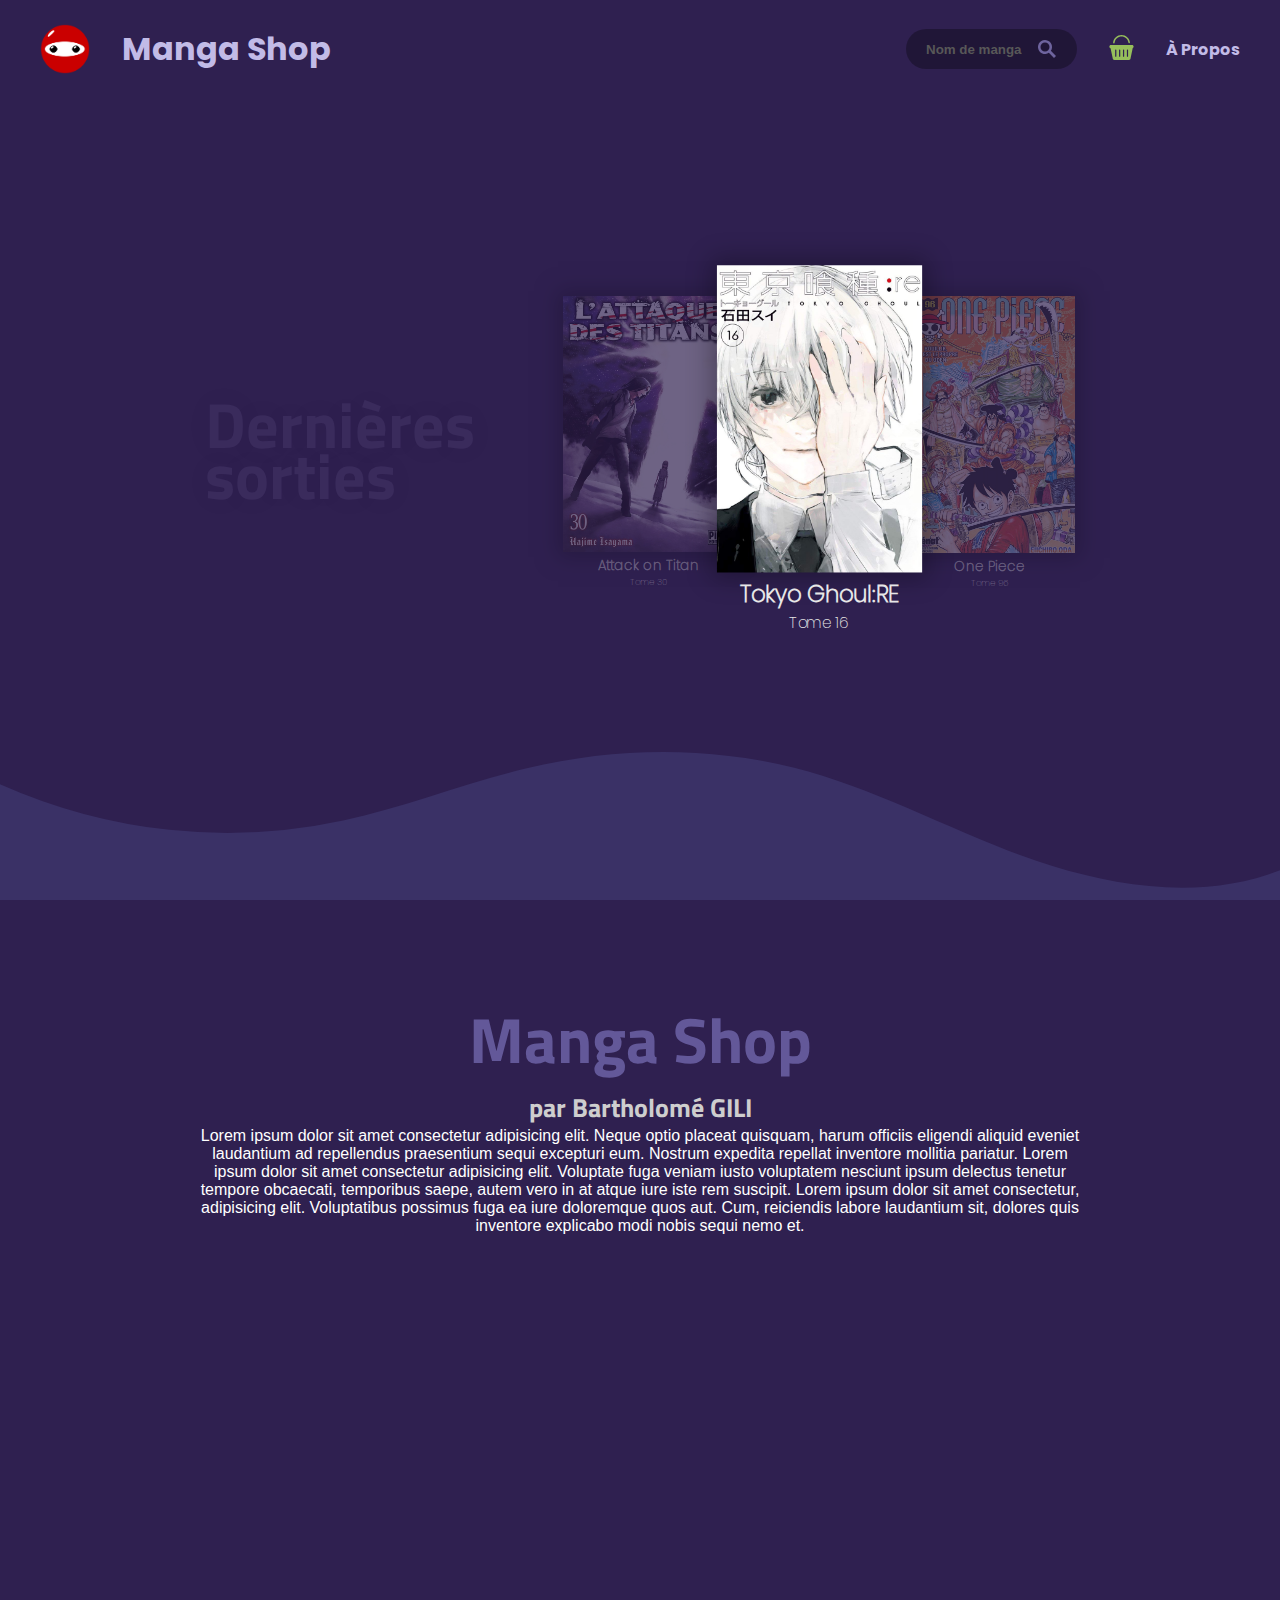
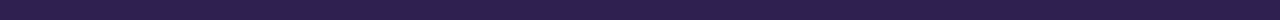
==== index.html @ 91b6a45b "header navbar update" ====
<!DOCTYPE html>
<head>
    <meta charset="UTF-8">
    <meta name="viewport" content="width=device-width, initial-scale=1.0">
    <link rel="stylesheet" href="./view/styles/main.css" class="css">
    <link rel="stylesheet" href="./view/styles/index.css" class="css">
    <link rel="stylesheet" href="./view/styles/reset.css" class="css">
    <link rel="stylesheet" href="./view/styles/responsive.css" class="css">
    <title>Document</title>
</head>
<body>
    
    <header>
        <div class="left">
            <img src="./view/assets/logo.png" alt="logo">
            <a href="#"><h1>Manga Shop</h1></a>
        </div>
        <div class="right">
            <form action="./view/pages/recherche.html">
                <input type="text" placeholder="Nom de manga">
                <label> <!-- explication pour la balise label -> https://stackoverflow.com/questions/13649872/can-i-make-an-svg-image-button -->
                    <input type="submit" value="">
                    <svg xmlns="http://www.w3.org/2000/svg" width="20" height="20" viewBox="0 0 20 20">
                        <path d="M19 17l-5.15-5.15a7 7 0 1 0-2 2L17 19zM3.5 8A4.5 4.5 0 1 1 8 12.5 4.5 4.5 0 0 1 3.5 8z"/>
                    </svg>
                </label>
            </form>
            <span class="separator"></span>
            <a href="view/pages/panier.html"><img src="view/assets/shopping_chart.svg" alt=""></a>
            <span class="separator"></span>
            <a class="nav-about" href="#about">À Propos</a>
        </div>
    </header>

    <section class="banner">
        <h1>Dernières sorties</h1>
        <div class="last-releases">
            <ul>
                <li>
                    <img src="./view/assets/tomes/shingeki_no_kyojin/30.png" alt="cover tome 30 shingeki no koyjin">
                    <div class="text">
                        <h2>Attack on Titan</h2>
                        <p>Tome 30</p>
                    </div>
                </li>
                <li id="selected">
                    <img src="./view/assets/tomes/tokyo_ghoul_re/16_homepage.png" alt="cover tome 16 tokyo ghoul:re">
                    <div class="text">
                        <h2>Tokyo Ghoul:RE</h2>
                        <p>Tome 16</p>
                    </div>
                </li>
                <li>
                    <img src="./view/assets/tomes/one_piece/96.png" alt="cover tome 96 one piece">
                    <div class="text">
                        <h2>One Piece</h2>
                        <p>Tome 96</p>
                    </div>
                </li>
            </ul>
        </div>
    </section>

    <section class="about" id="about">
        <h1>Manga Shop</h1>
        <h2>par Bartholomé GILI</h2>
        <p>Lorem ipsum dolor sit amet consectetur adipisicing elit. Neque optio placeat quisquam, harum officiis eligendi aliquid eveniet laudantium ad repellendus praesentium sequi excepturi eum. Nostrum expedita repellat inventore mollitia pariatur.
            Lorem ipsum dolor sit amet consectetur adipisicing elit. Voluptate fuga veniam iusto voluptatem nesciunt ipsum delectus tenetur tempore obcaecati, temporibus saepe, autem vero in at atque iure iste rem suscipit.
            Lorem ipsum dolor sit amet consectetur, adipisicing elit. Voluptatibus possimus fuga ea iure doloremque quos aut. Cum, reiciendis labore laudantium sit, dolores quis inventore explicabo modi nobis sequi nemo et.
        </p>

    </section>

    <!-- Généré sur https://www.shapedivider.app -->
    <div class="custom-shape-divider">
        <svg
            data-name="Layer 1"
            xmlns="http://www.w3.org/2000/svg"
            viewBox="0 0 1200 120"
            preserveAspectRatio="none">
            <path
                d="M985.66,92.83C906.67,72,823.78,31,743.84,14.19c-82.26-17.34-168.06-16.33-250.45.39-57.84,11.73-114,31.07-172,41.86A600.21,600.21,0,0,1,0,27.35V120H1200V95.8C1132.19,118.92,1055.71,111.31,985.66,92.83Z"
                class="shape-fill"
            ></path>
        </svg>
    </div>



</body>
</html>
---- view/styles/main.css ----
/* ============================================================================================================= 
                                                GLOBAL
   ============================================================================================================= */

@import url("https://fonts.googleapis.com/css2?family=Montserrat&family=Titillium+Web:wght@400;700&display=swap");
@font-face { font-family: "Poppins"; src: url("../assets/Poppins-Bold.ttf") format("truetype"); }
@font-face { font-family: "PoppinsExtraLight"; src: url("../assets/Poppins-ExtraLight.ttf") format("truetype"); }

html {
    scroll-behavior: smooth;
}

body {

    background-color: rgb(47, 32, 80);
    display: flex;
    justify-content: center;
    flex-direction: column;

    font-family: Monterrat, sans-serif;
}


/* ============================================================================================================= 
                                                HEADER
   ============================================================================================================= */

/* Header général */

header {

    position: fixed;
    top: 0;
    left: 0;
    right: 0;
    z-index: 10;
    display: flex;
    align-items: center;
    justify-content: space-between;
    padding: 1.5rem 2.5rem;
    background: rgb(47, 32, 80);
}


/* Partie gauche du header */


header .left {

    display: flex;
    align-items: center;
}

header .left img { width: 50px; }

header .left h1 {

    padding: 0 1em;
    font-size: 2rem;
    color: #c2bbe7;
    font-family: "Poppins";
    transition: 0.3s ease-in-out;
}

header .left h1:hover { color: white; }


/* Partie droite du header */


header .right {

    display: flex;
    justify-content: center;
    align-items: center;
}

header .right .separator {

    padding: 1rem 0px;
    margin: 0 1rem;
    height: 30%;
    background: #3A2B5C;
    border-radius: 20px;
}

header .right form {

    display: flex;
    align-self: center;
    justify-content: space-between;

    background: rgba(0,0,0,0.3);
    border-radius: 20px;
    padding: clamp(6px, 1vw, 10px) 20px;
    
}

header .right form label {

    display: flex;
    align-items: center;
}

header .right form input[type="text"] {

    background: transparent;
    outline: none;
    border: none;
    width: 6rem;

    color: white;

    transition: width 0.6s ease-in-out;
}

header .right form input[type="text"]:hover,
header .right form input[type="text"]:focus {

    width: 15rem;
}

header .right form input[type="text"]::placeholder {

    color: #585858;
    font-weight: bolder;
}

header .right form input[type="submit"] { display: none; }

header .right form svg {

    width: 20px;
    height: 20px;
    margin-left: 15px;
    fill: #6e649e;
    cursor: pointer;
    transition: 0.3s ease-in-out;
}

header .right form svg:hover { fill: white; }

header .right img { 
    width: 25px;
    transition: transform 0.3s ease-in-out;
}

header .right img:hover { transform: scale(1.2); }

header .right .nav-about {

    color: #c2bbe7;
    font-family: "Poppins";
    transition: color 0.3s ease-in-out;
}

header .right .nav-about:hover { color: white; }

/* ============================================================================================================= 
                                            RESPONSIVE
   ============================================================================================================= */

@media (max-width: 560px) {

    header .right form input[type="text"]:hover,
    header .right form input[type="text"]:focus {
        width: 10rem;
    }

    header .right img {
        margin-top: 0.7rem;
        margin-left: -0.5rem;
    }
}

/* ============================================================================================================= 
                                            SCROLLBAR
   ============================================================================================================= */

*::-webkit-scrollbar {
    background-color: rgba(255, 255, 255, 0); 
    width: 0.4em;
}
*::-webkit-scrollbar-thumb {
    background-color: #9c5dcc;
    outline: 1px solid rgb(176, 64, 249);
    border-radius: 15px;
    width: 4px;  
}
::-webkit-scrollbar-track {background-color: #05070e;}
---- view/styles/index.css ----
/* ============================================================================================================= 
                                                GLOBAL
   ============================================================================================================= */

::-webkit-scrollbar {
    display: none;
}

/* ============================================================================================================= 
                                            BANNER
   ============================================================================================================= */

.banner {


    height: 100vh;
    display: flex;

    justify-content: center;
    align-items: center;
}

.banner h1,
.banner .last-releases {

    margin: 3%;
}

.banner h1 {

    font-family: "Titillium Web", sans-serif;
    font-size: clamp(30px, 5vw, 200px);
    font-weight: 700;
    line-height: clamp(2.5rem, 4vw, 5rem);
    color: #3a2b5c;

    width: 22%;

    text-shadow: 0px 0px 30px rgba(0,0,0,0.05);

}

/* Promotions */

.last-releases {



    display: flex;
    justify-content: center;
    align-items: center;
}

.last-releases ul {

    /*margin-top: -30vh;*/
    width: clamp(500px, 40vw, 1500px);
    display: flex;
}

.last-releases li { width: 100%; }

.last-releases li img {

    width: 100%;
    opacity: 0.3;
    z-index: -1;
    box-shadow: 0 0 20px 5px rgba(0,0,0,0.6);
}

.last-releases li#selected img { 
    opacity: 1; 
    box-shadow: 0 0 20px 5px rgba(0,0,0,0.3);
}

.last-releases li:not(#selected) .text {
    font-size: 0.7vw;
}

.last-releases li#selected {
    z-index: 1;
    transform: scale(1.2);
}

.last-releases li#selected .text { 
    font-size: clamp(0.5rem, 1vw, 4rem);
    color: rgb(231, 231, 231); 
}

.last-releases .text {
    text-align: center;
    color: rgb(255, 255, 255, 0.3);
    font-family: "PoppinsExtraLight";
}

/* ============================================================================================================= 
                                            ABOUT
   ============================================================================================================= */

.about {

    text-align: center;
    margin-top: 10vh;
    height: 70vh;
    width: 70vw;
    align-self: center;

    color: white;
}

.about h1 {

    font-family: "Titillium Web", sans-serif;
    font-size: clamp(30px, 5vw, 200px);
    font-weight: 700;
    color: #635899;
}

.about h2 {

    font-family: "Titillium Web", sans-serif;
    color: #cecece;
    font-size: clamp(20px, 2vw, 150px);
}

/* ============================================================================================================= 
                                            WAVE FOOTER
   ============================================================================================================= */

/* partie css de la vague, le tout généré via https://www.shapedivider.app */

.custom-shape-divider {
    position: fixed ;
    bottom: 0;
    left: 0;
    width: 100%;
    overflow: hidden;
    z-index: 1;
}

.custom-shape-divider svg {
    position: relative;
    display: block;
    width: calc(100% + 1.3px);
    height: 150px;
}

.custom-shape-divider .shape-fill { fill: #3a3166; }

/* ============================================================================================================= 
                                            RESPONSIVE
   ============================================================================================================= */

@media (max-width: 1023px) {
    .custom-shape-divider svg {
        width: calc(200% + 1.3px);
        height: 150px;
    }
}

@media (max-width: 768px) {

    .banner {

        flex-direction: column;
    }

    .banner h1 {
        width: 100%;
        text-align: center;
    }

    .last-releases ul {

        width: clamp(400px, 40vw, 1500px);
    }
}


@media (max-width: 425px) {

    .last-releases ul {

        width: clamp(300px, 40vw, 1500px);
    }

    header .right .nav-about,
    header .right .separator:nth-child(4) {
        display: none;
    }
}
---- view/styles/responsive.css ----
@media (max-width: 720px) {

    header {

        display: flex;
        flex-direction: column;
        align-items: center;
        justify-content: space-between;

        transition: 0.3s ease-in-out;
    }

    header form {

        margin-top: 2vh;
    }

    header .left {
        display: flex;
        flex-direction: row;
    }

    header .left img {
        width: 0px
    }

}

@media (max-width: 335px) {

    header .left h1 { font-size: 1rem; }
    
}
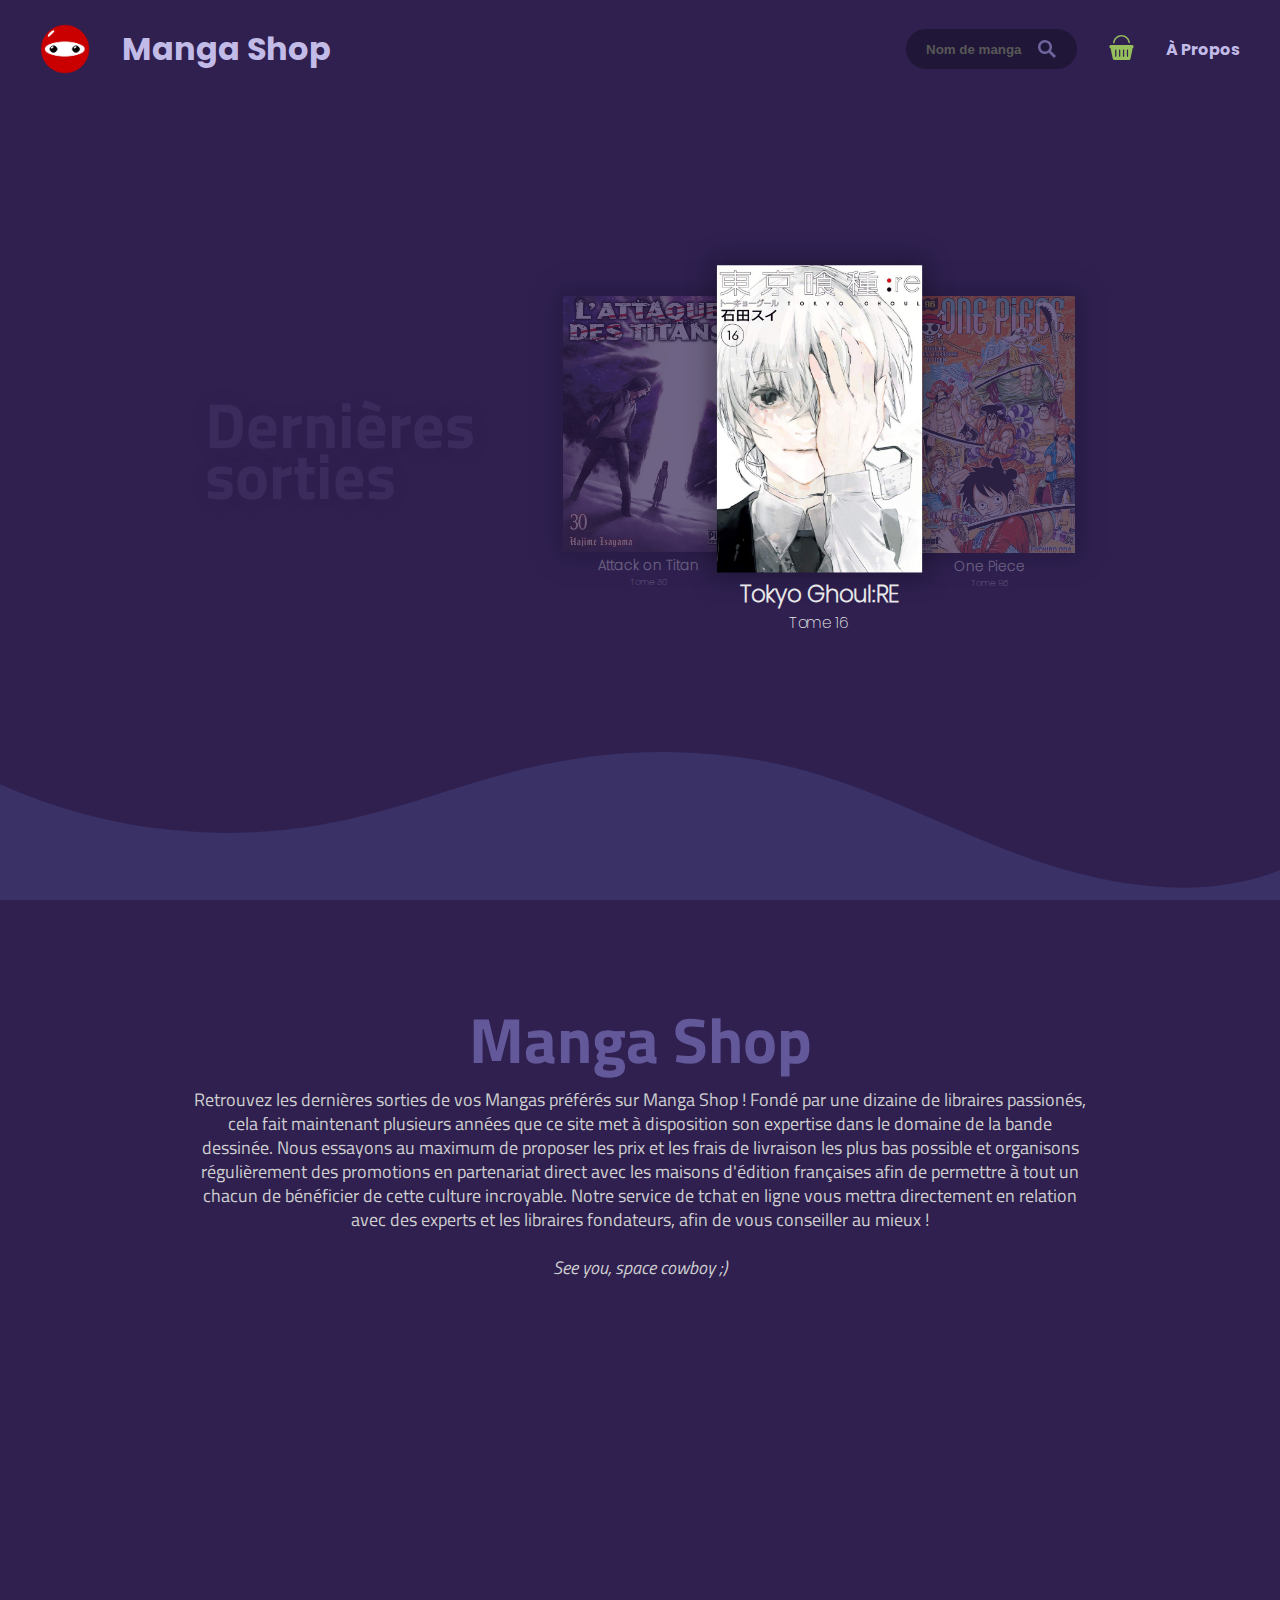
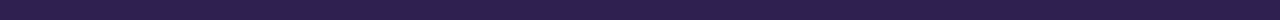
==== commit 27ba1cb0: "homepage | updated about section text" ====
--- a/index.html
+++ b/index.html
@@ -63,10 +63,8 @@
 
     <section class="about" id="about">
         <h1>Manga Shop</h1>
-        <h2>par Bartholomé GILI</h2>
-        <p>Lorem ipsum dolor sit amet consectetur adipisicing elit. Neque optio placeat quisquam, harum officiis eligendi aliquid eveniet laudantium ad repellendus praesentium sequi excepturi eum. Nostrum expedita repellat inventore mollitia pariatur.
-            Lorem ipsum dolor sit amet consectetur adipisicing elit. Voluptate fuga veniam iusto voluptatem nesciunt ipsum delectus tenetur tempore obcaecati, temporibus saepe, autem vero in at atque iure iste rem suscipit.
-            Lorem ipsum dolor sit amet consectetur, adipisicing elit. Voluptatibus possimus fuga ea iure doloremque quos aut. Cum, reiciendis labore laudantium sit, dolores quis inventore explicabo modi nobis sequi nemo et.
+        <p>Retrouvez les dernières sorties de vos Mangas préférés sur Manga Shop ! Fondé par une dizaine de libraires passionés, cela fait maintenant plusieurs années que ce site met à disposition son expertise dans le domaine de la bande dessinée. Nous essayons au maximum de proposer les prix et les frais de livraison les plus bas possible et organisons régulièrement des promotions en partenariat direct avec les maisons d'édition françaises afin de permettre à tout un chacun de bénéficier de cette culture incroyable. Notre service de tchat en ligne vous mettra directement en relation avec des experts et les libraires fondateurs, afin de vous conseiller au mieux !
+            <br><br><i>See you, space cowboy ;)</i>
         </p>
 
     </section>
--- a/view/styles/index.css
+++ b/view/styles/index.css
@@ -116,11 +116,12 @@
     color: #635899;
 }
 
-.about h2 {
+.about p {
 
-    font-family: "Titillium Web", sans-serif;
-    color: #cecece;
-    font-size: clamp(20px, 2vw, 150px);
+    color : #cecece;
+    font-family: "Titillium Web";
+    font-size: 1.1rem;
+    line-height: 1.5rem;
 }
 
 /* ============================================================================================================= 
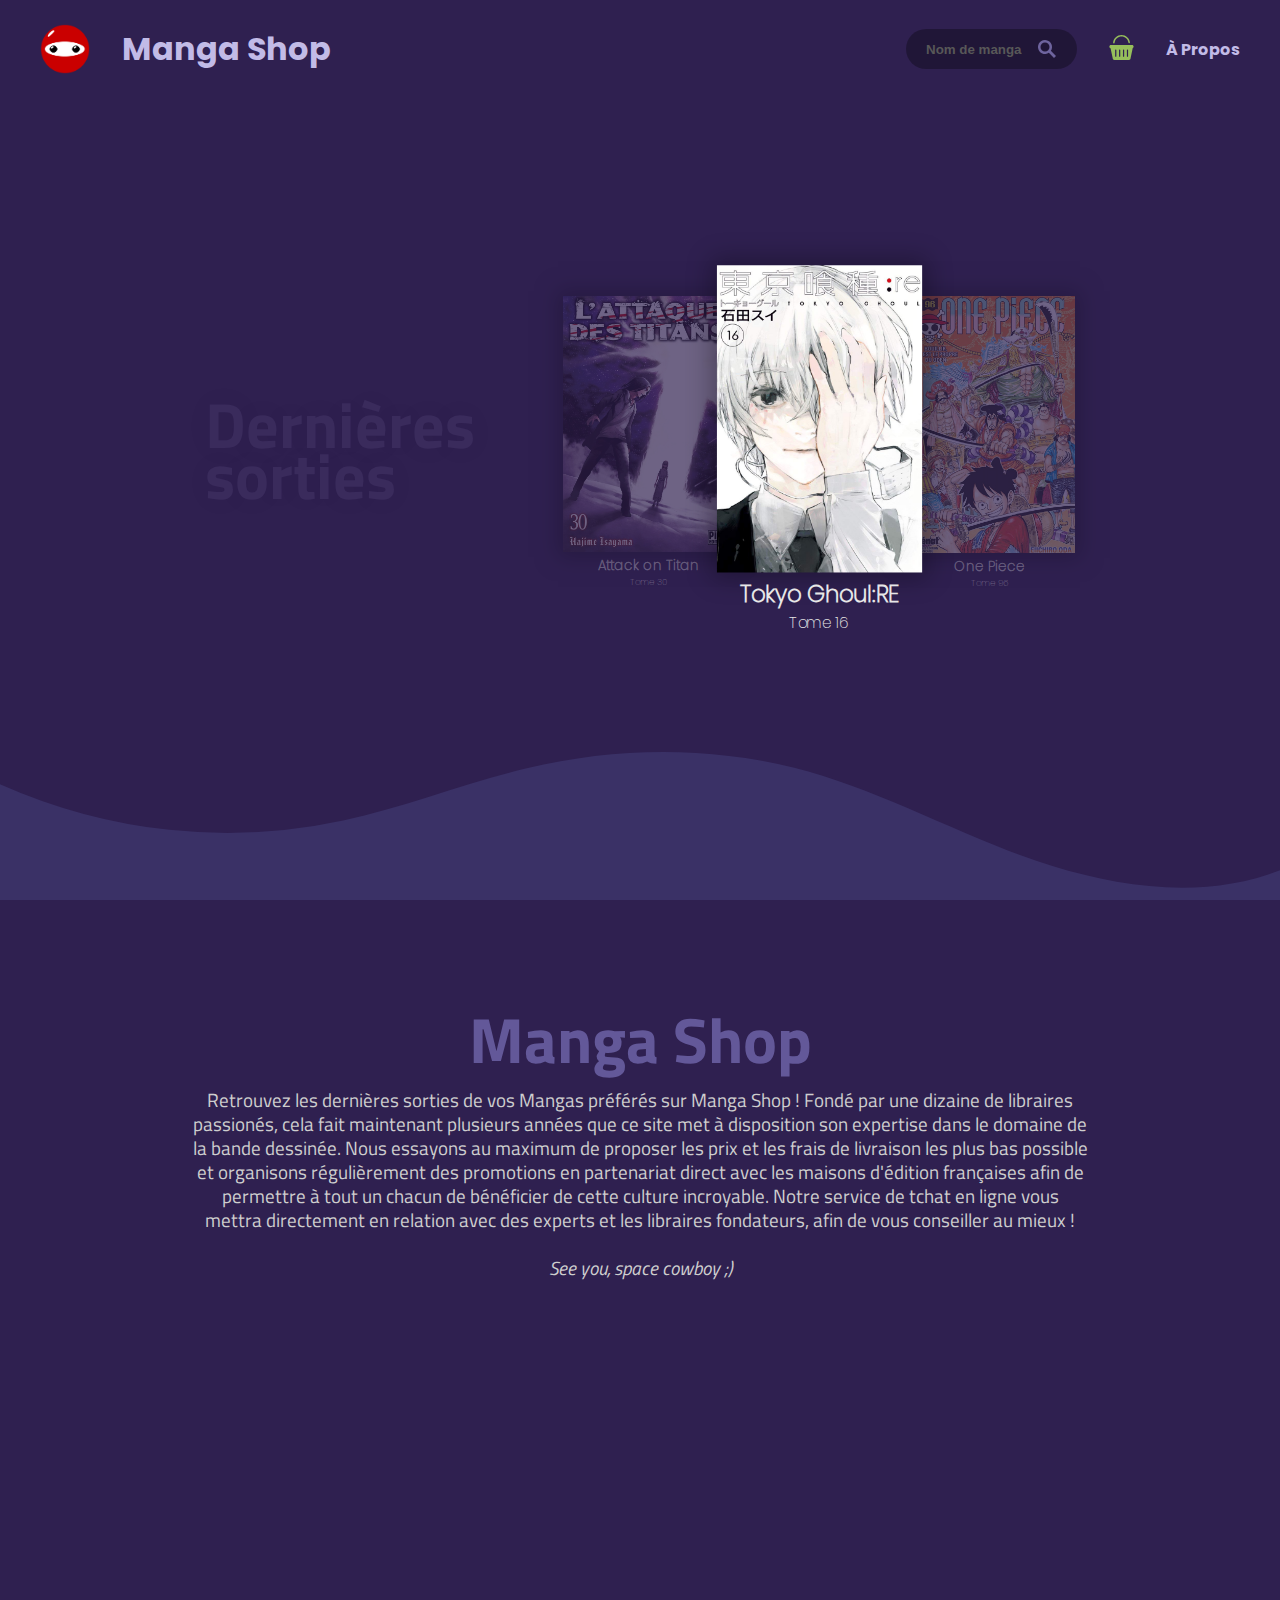
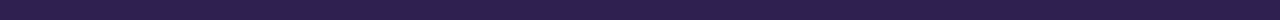
==== commit 03a04595: "changed <header> to <nav>" ====
--- a/index.html
+++ b/index.html
@@ -10,7 +10,7 @@
 </head>
 <body>
     
-    <header>
+    <nav>
         <div class="left">
             <img src="./view/assets/logo.png" alt="logo">
             <a href="#"><h1>Manga Shop</h1></a>
@@ -30,7 +30,7 @@
             <span class="separator"></span>
             <a class="nav-about" href="#about">À Propos</a>
         </div>
-    </header>
+    </nav>
 
     <section class="banner">
         <h1>Dernières sorties</h1>
--- a/view/styles/main.css
+++ b/view/styles/main.css
@@ -22,12 +22,12 @@
 
 
 /* ============================================================================================================= 
-                                                HEADER
+                                                NAVBAR
    ============================================================================================================= */
 
-/* Header général */
+/* navbar général */
 
-header {
+nav {
 
     position: fixed;
     top: 0;
@@ -42,18 +42,18 @@
 }
 
 
-/* Partie gauche du header */
+/* Partie gauche du nav */
 
 
-header .left {
+nav .left {
 
     display: flex;
     align-items: center;
 }
 
-header .left img { width: 50px; }
+nav .left img { width: 50px; }
 
-header .left h1 {
+nav .left h1 {
 
     padding: 0 1em;
     font-size: 2rem;
@@ -62,20 +62,20 @@
     transition: 0.3s ease-in-out;
 }
 
-header .left h1:hover { color: white; }
+nav .left h1:hover { color: white; }
 
 
-/* Partie droite du header */
+/* Partie droite du nav */
 
 
-header .right {
+nav .right {
 
     display: flex;
     justify-content: center;
     align-items: center;
 }
 
-header .right .separator {
+nav .right .separator {
 
     padding: 1rem 0px;
     margin: 0 1rem;
@@ -84,7 +84,7 @@
     border-radius: 20px;
 }
 
-header .right form {
+nav .right form {
 
     display: flex;
     align-self: center;
@@ -96,13 +96,13 @@
     
 }
 
-header .right form label {
+nav .right form label {
 
     display: flex;
     align-items: center;
 }
 
-header .right form input[type="text"] {
+nav .right form input[type="text"] {
 
     background: transparent;
     outline: none;
@@ -114,21 +114,21 @@
     transition: width 0.6s ease-in-out;
 }
 
-header .right form input[type="text"]:hover,
-header .right form input[type="text"]:focus {
+nav .right form input[type="text"]:hover,
+nav .right form input[type="text"]:focus {
 
     width: 15rem;
 }
 
-header .right form input[type="text"]::placeholder {
+nav .right form input[type="text"]::placeholder {
 
     color: #585858;
     font-weight: bolder;
 }
 
-header .right form input[type="submit"] { display: none; }
+nav .right form input[type="submit"] { display: none; }
 
-header .right form svg {
+nav .right form svg {
 
     width: 20px;
     height: 20px;
@@ -138,23 +138,23 @@
     transition: 0.3s ease-in-out;
 }
 
-header .right form svg:hover { fill: white; }
+nav .right form svg:hover { fill: white; }
 
-header .right img { 
+nav .right img { 
     width: 25px;
     transition: transform 0.3s ease-in-out;
 }
 
-header .right img:hover { transform: scale(1.2); }
+nav .right img:hover { transform: scale(1.2); }
 
-header .right .nav-about {
+nav .right .nav-about {
 
     color: #c2bbe7;
     font-family: "Poppins";
     transition: color 0.3s ease-in-out;
 }
 
-header .right .nav-about:hover { color: white; }
+nav .right .nav-about:hover { color: white; }
 
 /* ============================================================================================================= 
                                             RESPONSIVE
@@ -162,12 +162,12 @@
 
 @media (max-width: 560px) {
 
-    header .right form input[type="text"]:hover,
-    header .right form input[type="text"]:focus {
+    nav .right form input[type="text"]:hover,
+    nav .right form input[type="text"]:focus {
         width: 10rem;
     }
 
-    header .right img {
+    nav .right img {
         margin-top: 0.7rem;
         margin-left: -0.5rem;
     }
--- a/view/styles/index.css
+++ b/view/styles/index.css
@@ -120,7 +120,7 @@
 
     color : #cecece;
     font-family: "Titillium Web";
-    font-size: 1.1rem;
+    font-size: 1.2rem;
     line-height: 1.5rem;
 }
 
@@ -185,8 +185,8 @@
         width: clamp(300px, 40vw, 1500px);
     }
 
-    header .right .nav-about,
-    header .right .separator:nth-child(4) {
+    nav .right .nav-about,
+    nav .right .separator:nth-child(4) {
         display: none;
     }
 }--- a/view/styles/responsive.css
+++ b/view/styles/responsive.css
@@ -1,6 +1,6 @@
 @media (max-width: 720px) {
 
-    header {
+    nav {
 
         display: flex;
         flex-direction: column;
@@ -10,17 +10,17 @@
         transition: 0.3s ease-in-out;
     }
 
-    header form {
+    nav form {
 
         margin-top: 2vh;
     }
 
-    header .left {
+    nav .left {
         display: flex;
         flex-direction: row;
     }
 
-    header .left img {
+    nav .left img {
         width: 0px
     }
 
@@ -28,6 +28,6 @@
 
 @media (max-width: 335px) {
 
-    header .left h1 { font-size: 1rem; }
+    nav .left h1 { font-size: 1rem; }
     
 }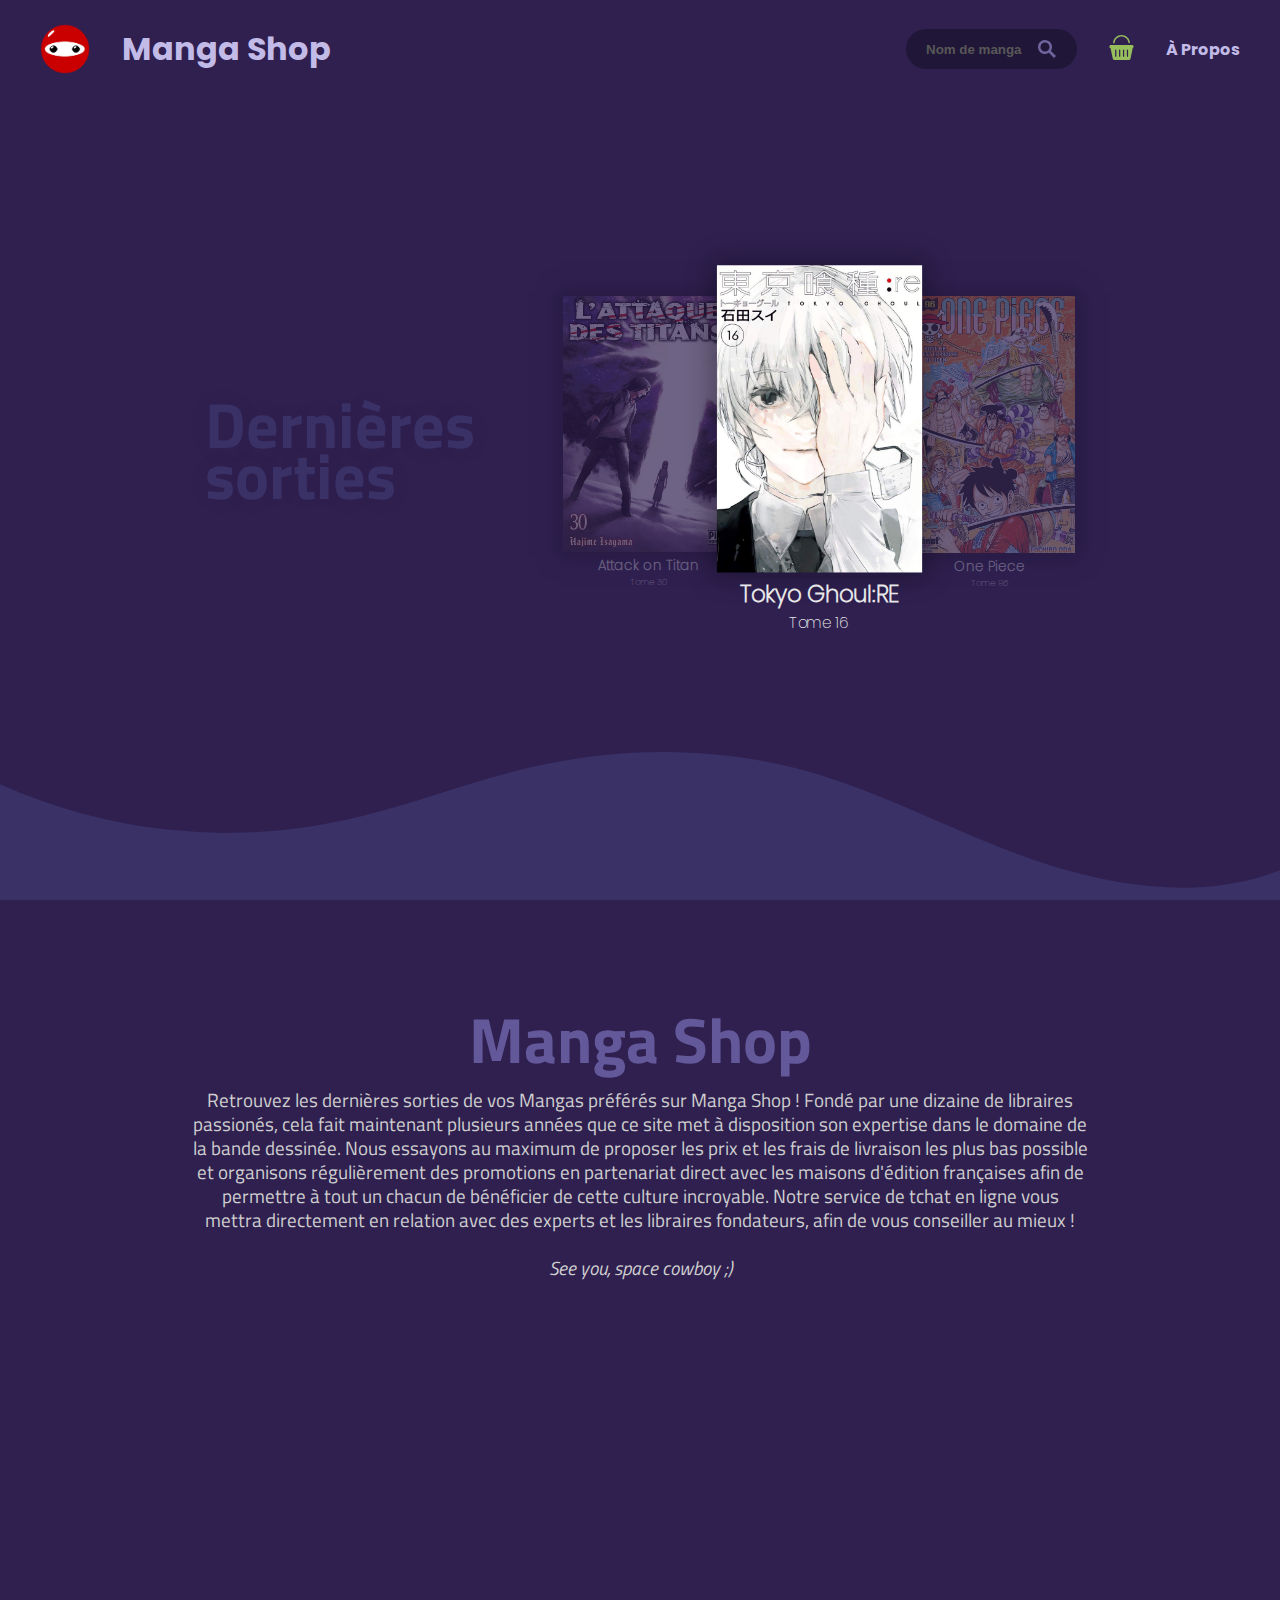
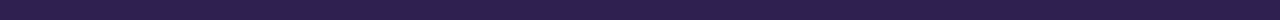
==== commit 5afacbd8: "recherche | reworked hovering effect and removed cart icon for each result" ====
--- a/index.html
+++ b/index.html
@@ -1,12 +1,26 @@
 <!DOCTYPE html>
+<html lang="fr">
 <head>
     <meta charset="UTF-8">
     <meta name="viewport" content="width=device-width, initial-scale=1.0">
+    <title>Manga Shop</title>
+
     <link rel="stylesheet" href="./view/styles/main.css" class="css">
     <link rel="stylesheet" href="./view/styles/index.css" class="css">
     <link rel="stylesheet" href="./view/styles/reset.css" class="css">
     <link rel="stylesheet" href="./view/styles/responsive.css" class="css">
-    <title>Document</title>
+
+    <!-- favicons générées sur https://realfavicongenerator.net/ -->
+
+    <link rel="apple-touch-icon" sizes="180x180" href="./view/assets/icons/apple-touch-icon.png">
+    <link rel="icon" type="image/png" sizes="32x32" href="./view/assets/icons/favicon-32x32.png">
+    <link rel="icon" type="image/png" sizes="16x16" href="./view/assets/icons/favicon-16x16.png">
+    <link rel="manifest" href="./view/assets/icons/site.webmanifest">
+    <link rel="mask-icon" href="./view/assets/icons/safari-pinned-tab.svg" color="#5bbad5">
+    <link rel="shortcut icon" href="./view/assets/icons/favicon.ico">
+    <meta name="msapplication-TileColor" content="#da532c">
+    <meta name="msapplication-config" content="./view/assets/icons/browserconfig.xml">
+    <meta name="theme-color" content="#ffffff">
 </head>
 <body>
     
@@ -44,7 +58,7 @@
                     </div>
                 </li>
                 <li id="selected">
-                    <img src="./view/assets/tomes/tokyo_ghoul_re/16_homepage.png" alt="cover tome 16 tokyo ghoul:re">
+                    <a href="./view/pages/details.html"><img src="./view/assets/tomes/tokyo_ghoul_re/16_homepage.png" alt="cover tome 16 tokyo ghoul:re"></a>
                     <div class="text">
                         <h2>Tokyo Ghoul:RE</h2>
                         <p>Tome 16</p>
--- a/view/styles/main.css
+++ b/view/styles/main.css
@@ -1,6 +1,7 @@
 /* ============================================================================================================= 
                                                 GLOBAL
    ============================================================================================================= */
+
 
 @import url("https://fonts.googleapis.com/css2?family=Montserrat&family=Titillium+Web:wght@400;700&display=swap");
 @font-face { font-family: "Poppins"; src: url("../assets/Poppins-Bold.ttf") format("truetype"); }
@@ -25,6 +26,7 @@
                                                 NAVBAR
    ============================================================================================================= */
 
+
 /* navbar général */
 
 nav {
@@ -41,9 +43,7 @@
     background: rgb(47, 32, 80);
 }
 
-
 /* Partie gauche du nav */
-
 
 nav .left {
 
@@ -66,7 +66,6 @@
 
 
 /* Partie droite du nav */
-
 
 nav .right {
 
@@ -156,9 +155,11 @@
 
 nav .right .nav-about:hover { color: white; }
 
+
 /* ============================================================================================================= 
                                             RESPONSIVE
    ============================================================================================================= */
+
 
 @media (max-width: 560px) {
 
@@ -172,6 +173,7 @@
         margin-left: -0.5rem;
     }
 }
+
 
 /* ============================================================================================================= 
                                             SCROLLBAR
--- a/view/styles/index.css
+++ b/view/styles/index.css
@@ -1,17 +1,19 @@
 /* ============================================================================================================= 
                                                 GLOBAL
    ============================================================================================================= */
+
 
 ::-webkit-scrollbar {
     display: none;
 }
 
+
 /* ============================================================================================================= 
-                                            BANNER
+                                            LAST RELEASES
    ============================================================================================================= */
 
+
 .banner {
-
 
     height: 100vh;
     display: flex;
@@ -32,19 +34,15 @@
     font-size: clamp(30px, 5vw, 200px);
     font-weight: 700;
     line-height: clamp(2.5rem, 4vw, 5rem);
-    color: #3a2b5c;
+    color: #3A3166;
+    text-shadow: 0px 0px 30px rgba(0,0,0,0.05);
 
     width: 22%;
-
-    text-shadow: 0px 0px 30px rgba(0,0,0,0.05);
-
 }
 
-/* Promotions */
+/* Dernières sorties */
 
 .last-releases {
-
-
 
     display: flex;
     justify-content: center;
@@ -53,7 +51,6 @@
 
 .last-releases ul {
 
-    /*margin-top: -30vh;*/
     width: clamp(500px, 40vw, 1500px);
     display: flex;
 }
@@ -93,9 +90,11 @@
     font-family: "PoppinsExtraLight";
 }
 
+
 /* ============================================================================================================= 
                                             ABOUT
    ============================================================================================================= */
+
 
 .about {
 
@@ -124,9 +123,11 @@
     line-height: 1.5rem;
 }
 
+
 /* ============================================================================================================= 
                                             WAVE FOOTER
    ============================================================================================================= */
+
 
 /* partie css de la vague, le tout généré via https://www.shapedivider.app */
 
@@ -148,9 +149,11 @@
 
 .custom-shape-divider .shape-fill { fill: #3a3166; }
 
+
 /* ============================================================================================================= 
                                             RESPONSIVE
    ============================================================================================================= */
+
 
 @media (max-width: 1023px) {
     .custom-shape-divider svg {
@@ -177,11 +180,9 @@
     }
 }
 
-
 @media (max-width: 425px) {
 
     .last-releases ul {
-
         width: clamp(300px, 40vw, 1500px);
     }
 
@@ -189,4 +190,9 @@
     nav .right .separator:nth-child(4) {
         display: none;
     }
+
+    .about p {
+        font-size: 0.6rem;
+        line-height: 0.8rem;
+    }
 }--- a/view/styles/responsive.css
+++ b/view/styles/responsive.css
@@ -11,7 +11,6 @@
     }
 
     nav form {
-
         margin-top: 2vh;
     }
 
@@ -27,7 +26,5 @@
 }
 
 @media (max-width: 335px) {
-
     nav .left h1 { font-size: 1rem; }
-    
 }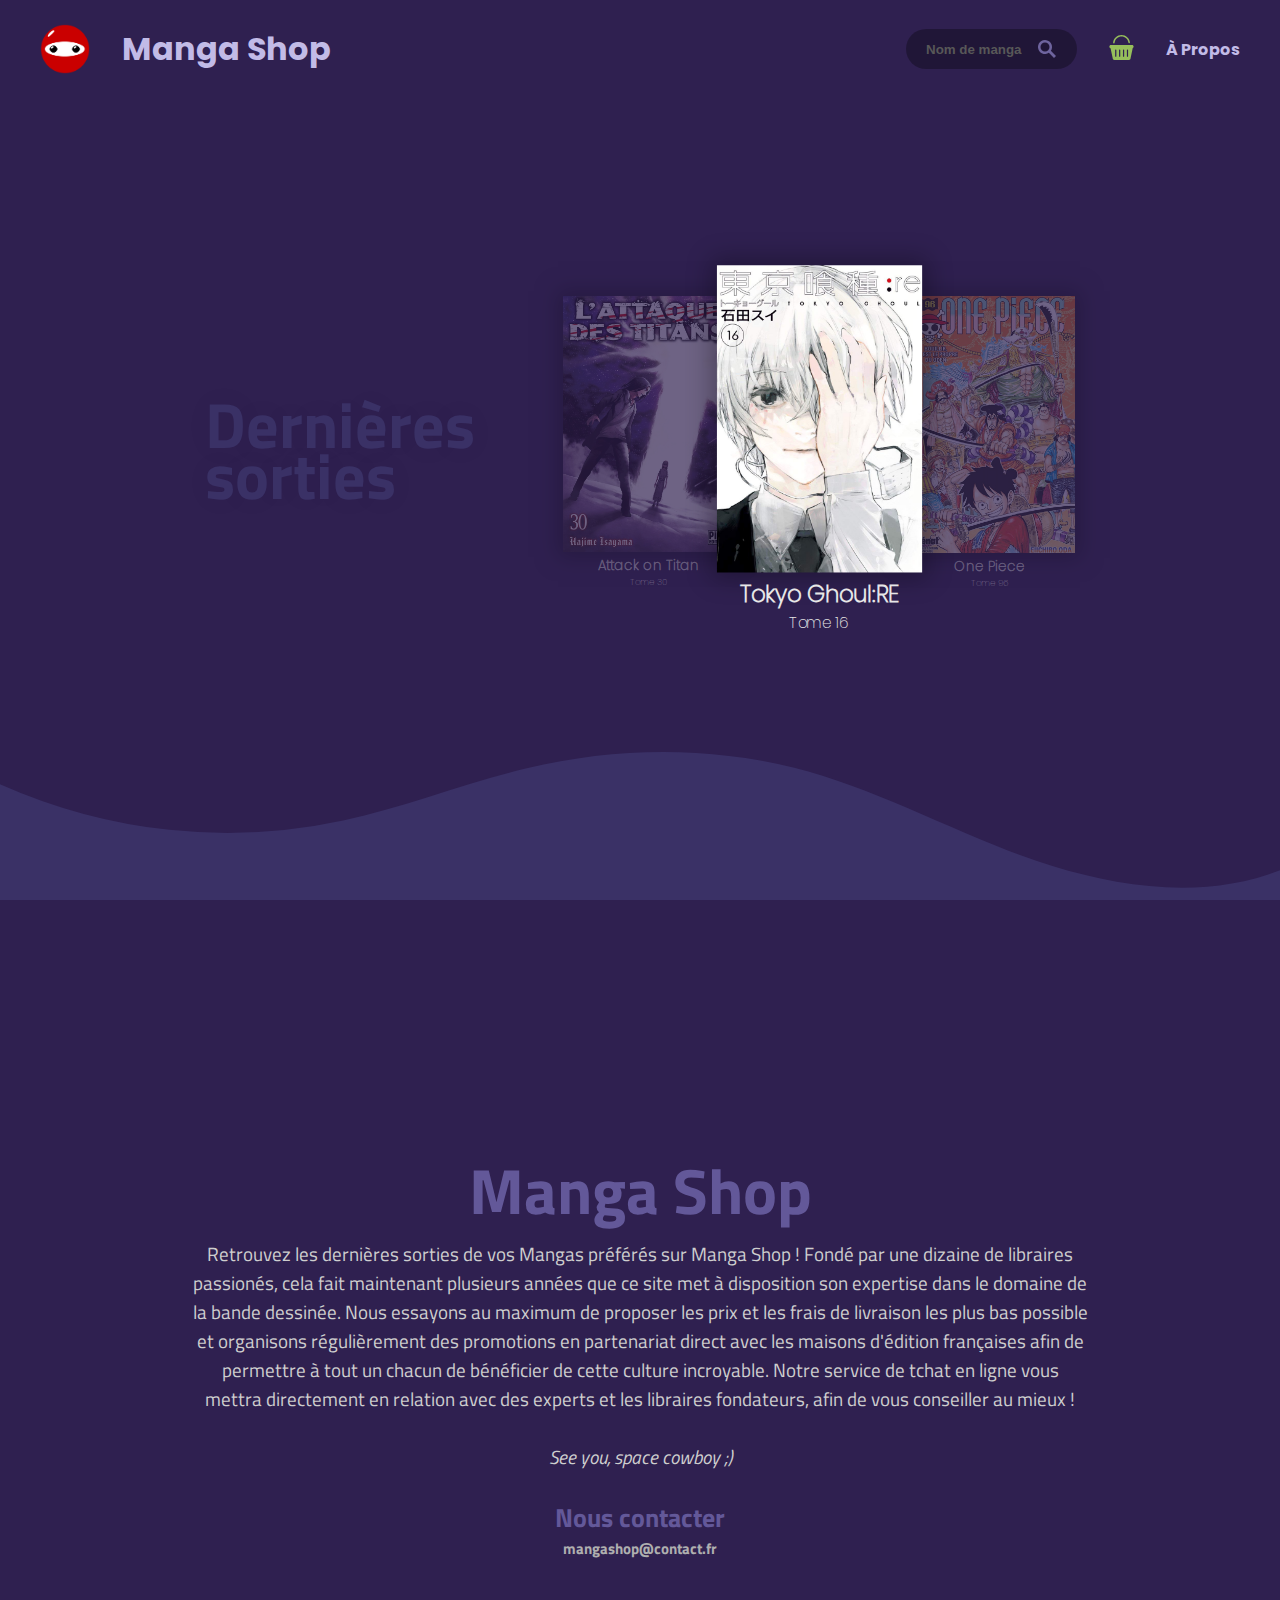
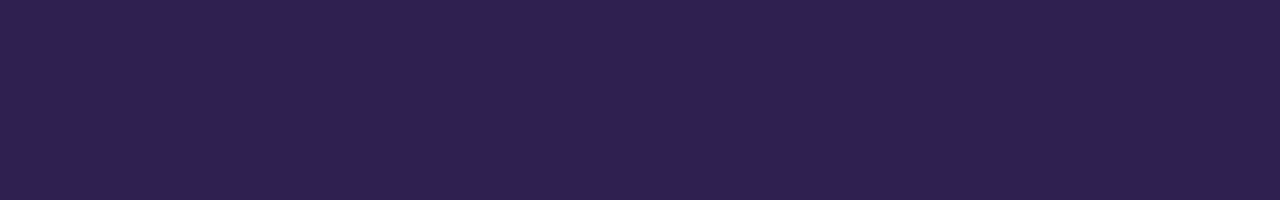
==== commit 20f72afc: "pre-release" ====
--- a/index.html
+++ b/index.html
@@ -5,10 +5,10 @@
     <meta name="viewport" content="width=device-width, initial-scale=1.0">
     <title>Manga Shop</title>
 
-    <link rel="stylesheet" href="./view/styles/main.css" class="css">
-    <link rel="stylesheet" href="./view/styles/index.css" class="css">
-    <link rel="stylesheet" href="./view/styles/reset.css" class="css">
-    <link rel="stylesheet" href="./view/styles/responsive.css" class="css">
+    <link rel="stylesheet" href="./view/styles/main.css">
+    <link rel="stylesheet" href="./view/styles/index.css">
+    <link rel="stylesheet" href="./view/styles/reset.css">
+    <link rel="stylesheet" href="./view/styles/responsive.css">
 
     <!-- favicons générées sur https://realfavicongenerator.net/ -->
 
@@ -80,6 +80,10 @@
         <p>Retrouvez les dernières sorties de vos Mangas préférés sur Manga Shop ! Fondé par une dizaine de libraires passionés, cela fait maintenant plusieurs années que ce site met à disposition son expertise dans le domaine de la bande dessinée. Nous essayons au maximum de proposer les prix et les frais de livraison les plus bas possible et organisons régulièrement des promotions en partenariat direct avec les maisons d'édition françaises afin de permettre à tout un chacun de bénéficier de cette culture incroyable. Notre service de tchat en ligne vous mettra directement en relation avec des experts et les libraires fondateurs, afin de vous conseiller au mieux !
             <br><br><i>See you, space cowboy ;)</i>
         </p>
+        <div>
+            <h2>Nous contacter</h2>
+            <h3>mangashop@contact.fr</h3>
+        </div>
 
     </section>
 
--- a/view/styles/index.css
+++ b/view/styles/index.css
@@ -16,8 +16,8 @@
 .banner {
 
     height: 100vh;
-    display: flex;
-
+    
+    display: flex;
     justify-content: center;
     align-items: center;
 }
@@ -29,6 +29,8 @@
 }
 
 .banner h1 {
+
+    animation: slideIn 1s ease-in-out;
 
     font-family: "Titillium Web", sans-serif;
     font-size: clamp(30px, 5vw, 200px);
@@ -51,11 +53,14 @@
 
 .last-releases ul {
 
+    animation: slideIn 1s ease-in-out;
     width: clamp(500px, 40vw, 1500px);
     display: flex;
 }
 
-.last-releases li { width: 100%; }
+.last-releases li { 
+    width: 100%; 
+}
 
 .last-releases li img {
 
@@ -90,7 +95,6 @@
     font-family: "PoppinsExtraLight";
 }
 
-
 /* ============================================================================================================= 
                                             ABOUT
    ============================================================================================================= */
@@ -99,10 +103,14 @@
 .about {
 
     text-align: center;
-    margin-top: 10vh;
-    height: 70vh;
+    height: 100vh;
     width: 70vw;
+
+    display: flex;
+    justify-content: center;
+    align-items: center;
     align-self: center;
+    flex-direction: column;
 
     color: white;
 }
@@ -115,13 +123,39 @@
     color: #635899;
 }
 
-.about p {
+.about h2 {
+
+    font-family: "Titillium Web", sans-serif;
+    font-size: clamp(15px, 2vw, 100px);
+    font-weight: 700;
+    color: #635899;
+}
+
+.about h3 {
+
+    font-family: "Titillium Web", sans-serif;
+    font-size: clamp(15px, 1.2vw, 100px);
+    font-weight: 700;
+    color: rgb(175, 175, 175);
+}
+
+.about p,
+.about > div li {
 
     color : #cecece;
     font-family: "Titillium Web";
     font-size: 1.2rem;
-    line-height: 1.5rem;
-}
+}
+
+.about > div {
+
+    margin-top: 3vh;
+    display: flex;
+    flex-direction: column;
+    
+}
+
+
 
 
 /* ============================================================================================================= 
@@ -191,8 +225,34 @@
         display: none;
     }
 
-    .about p {
-        font-size: 0.6rem;
-        line-height: 0.8rem;
+    .about {
+        height: 80vh;
+        margin-bottom: 5vh;
+    }
+
+    .about p,
+    .about > div li {
+        font-size: 0.7rem;
+    }
+
+    .custom-shape-divider svg {
+        height: 60px;
+    }
+}
+
+/* ============================================================================================================= 
+                                            ANIMATIONS
+   ============================================================================================================= */
+
+
+@keyframes slideIn {
+    0% {
+        transform: translateY(-10%);
+        opacity: 0;
+    }
+
+    100% {
+        transform: translateY(0);
+        opacity: 1;
     }
 }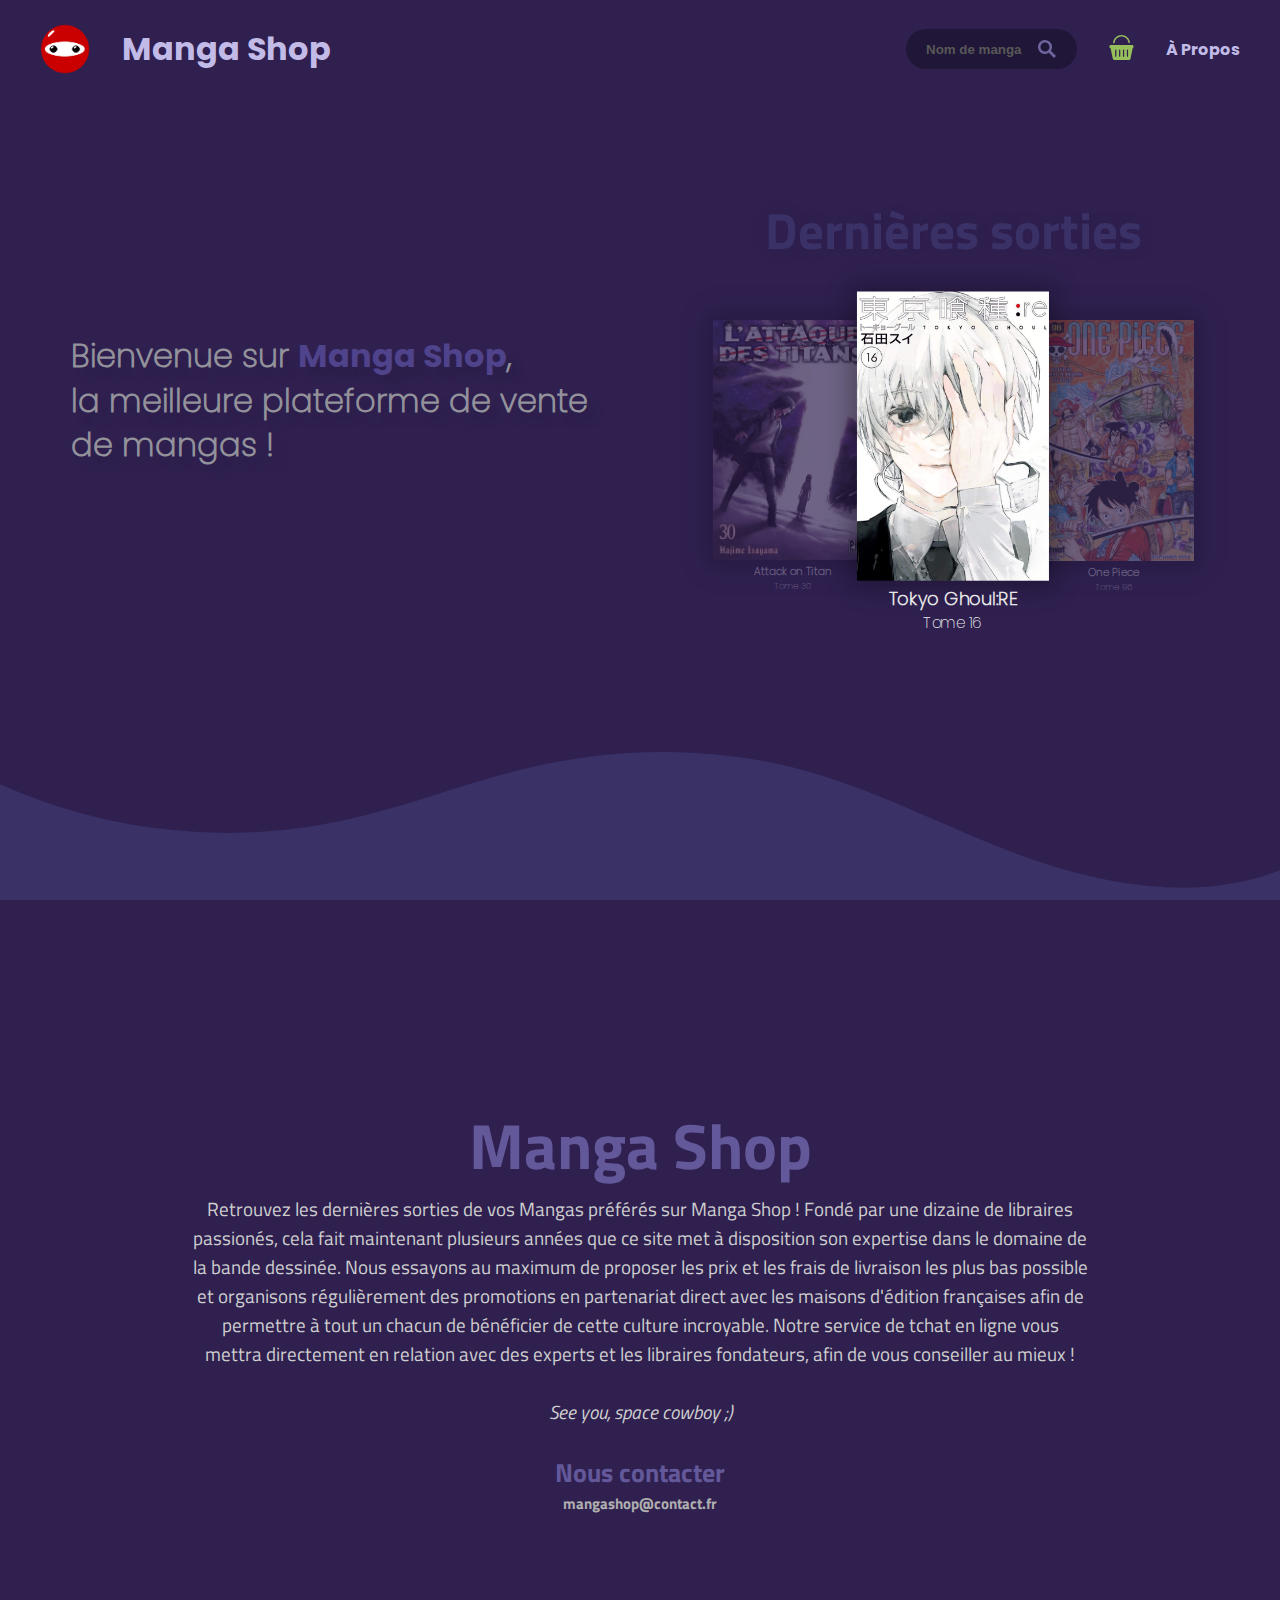
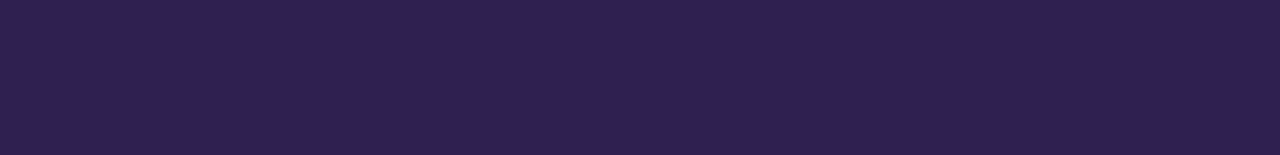
==== commit 1a250cf9: "homepage | added welcoming message + related reponsive" ====
--- a/index.html
+++ b/index.html
@@ -47,42 +47,55 @@
     </nav>
 
     <section class="banner">
-        <h1>Dernières sorties</h1>
-        <div class="last-releases">
-            <ul>
-                <li>
-                    <img src="./view/assets/tomes/shingeki_no_kyojin/30.png" alt="cover tome 30 shingeki no koyjin">
-                    <div class="text">
-                        <h2>Attack on Titan</h2>
-                        <p>Tome 30</p>
-                    </div>
-                </li>
-                <li id="selected">
-                    <a href="./view/pages/details.html"><img src="./view/assets/tomes/tokyo_ghoul_re/16_homepage.png" alt="cover tome 16 tokyo ghoul:re"></a>
-                    <div class="text">
-                        <h2>Tokyo Ghoul:RE</h2>
-                        <p>Tome 16</p>
-                    </div>
-                </li>
-                <li>
-                    <img src="./view/assets/tomes/one_piece/96.png" alt="cover tome 96 one piece">
-                    <div class="text">
-                        <h2>One Piece</h2>
-                        <p>Tome 96</p>
-                    </div>
-                </li>
-            </ul>
+        <div>
+            <div class="line"></div>
+            <h1>
+                Bienvenue sur <i>Manga Shop</i>,
+                <br>
+                la meilleure plateforme de vente
+                <br>
+                de mangas !
+            </h1>
         </div>
+        <div>
+            <h2>Dernières sorties</h2>
+            <div class="last-releases">
+                <ul>
+                    <li>
+                        <img src="./view/assets/tomes/shingeki_no_kyojin/30.png" alt="cover tome 30 shingeki no koyjin">
+                        <div class="text">
+                            <h3>Attack on Titan</h3>
+                            <p>Tome 30</p>
+                        </div>
+                    </li>
+                    <li id="selected">
+                        <a href="./view/pages/details.html"><img src="./view/assets/tomes/tokyo_ghoul_re/16_homepage.png" alt="cover tome 16 tokyo ghoul:re"></a>
+                        <div class="text">
+                            <h3>Tokyo Ghoul:RE</h3>
+                            <p>Tome 16</p>
+                        </div>
+                    </li>
+                    <li>
+                        <img src="./view/assets/tomes/one_piece/96.png" alt="cover tome 96 one piece">
+                        <div class="text">
+                            <h3>One Piece</h3>
+                            <p>Tome 96</p>
+                        </div>
+                    </li>
+                </ul>
+            </div>
+        </div>
+
     </section>
 
     <section class="about" id="about">
-        <h1>Manga Shop</h1>
+        <h2>Manga Shop</h2>
         <p>Retrouvez les dernières sorties de vos Mangas préférés sur Manga Shop ! Fondé par une dizaine de libraires passionés, cela fait maintenant plusieurs années que ce site met à disposition son expertise dans le domaine de la bande dessinée. Nous essayons au maximum de proposer les prix et les frais de livraison les plus bas possible et organisons régulièrement des promotions en partenariat direct avec les maisons d'édition françaises afin de permettre à tout un chacun de bénéficier de cette culture incroyable. Notre service de tchat en ligne vous mettra directement en relation avec des experts et les libraires fondateurs, afin de vous conseiller au mieux !
             <br><br><i>See you, space cowboy ;)</i>
         </p>
         <div>
-            <h2>Nous contacter</h2>
-            <h3>mangashop@contact.fr</h3>
+            <h3>Nous contacter</h3>
+            <p>mangashop@contact.fr</p>
         </div>
 
     </section>
--- a/view/styles/main.css
+++ b/view/styles/main.css
@@ -161,19 +161,26 @@
    ============================================================================================================= */
 
 
-@media (max-width: 560px) {
+@media (max-width: 768px) {
 
     nav .right form input[type="text"]:hover,
     nav .right form input[type="text"]:focus {
         width: 10rem;
     }
+}
+
+@media (max-width: 560px) {
 
     nav .right img {
         margin-top: 0.7rem;
         margin-left: -0.5rem;
     }
-}
-
+
+    nav .right .nav-about,
+    nav .right .separator:nth-child(4) {
+        display: none;
+    }
+}
 
 /* ============================================================================================================= 
                                             SCROLLBAR
--- a/view/styles/index.css
+++ b/view/styles/index.css
@@ -9,37 +9,78 @@
 
 
 /* ============================================================================================================= 
-                                            LAST RELEASES
+                                            BANNIÈRE
    ============================================================================================================= */
 
 
 .banner {
 
     height: 100vh;
-    
-    display: flex;
-    justify-content: center;
+    margin-top: -5vh;
+    padding: 0 1rem;
+    display: flex;
+    justify-content: space-around;
     align-items: center;
 }
 
-.banner h1,
-.banner .last-releases {
+
+/* Welcome message */
+
+
+.line {
+
+    width: 0;
+    height: 10px;
+    background: #3A3166;
+    margin-bottom: 5vh;
+    border-radius: 40px;
+
+    animation: enlarge 0.8s ease-in-out forwards;
+}
+
+.banner h1 {
+
+    animation: slideIn 1s ease-in-out;
+
+    font-family: "PoppinsExtraLight", sans-serif;
+    font-size: clamp(20px, 2.5vw, 200px);
+    line-height: clamp(1.5rem, 3.5vw, 5rem);
+    color: #93929b;
+    text-shadow: 10px 10px 10px rgba(0,0,0,0.1);
+
+
+    margin-bottom: 7vh;
+}
+
+.banner h1 i {
+
+    font-style: normal;
+    color: #4F438C;
+    font-family: "Poppins";
+}
+
+
+/* Last release */
+
+.banner h2,
+.last-releases {
 
     margin: 3%;
 }
 
-.banner h1 {
+.banner h2 {
 
     animation: slideIn 1s ease-in-out;
 
     font-family: "Titillium Web", sans-serif;
-    font-size: clamp(30px, 5vw, 200px);
+    font-size: clamp(30px, 4vw, 200px);
     font-weight: 700;
     line-height: clamp(2.5rem, 4vw, 5rem);
     color: #3A3166;
     text-shadow: 0px 0px 30px rgba(0,0,0,0.05);
-
-    width: 22%;
+    text-align: center;
+
+    margin-bottom: 7vh;
 }
 
 /* Dernières sorties */
@@ -115,7 +156,7 @@
     color: white;
 }
 
-.about h1 {
+.about h2 {
 
     font-family: "Titillium Web", sans-serif;
     font-size: clamp(30px, 5vw, 200px);
@@ -123,7 +164,7 @@
     color: #635899;
 }
 
-.about h2 {
+.about h3 {
 
     font-family: "Titillium Web", sans-serif;
     font-size: clamp(15px, 2vw, 100px);
@@ -131,7 +172,7 @@
     color: #635899;
 }
 
-.about h3 {
+.about > div > p {
 
     font-family: "Titillium Web", sans-serif;
     font-size: clamp(15px, 1.2vw, 100px);
@@ -139,7 +180,7 @@
     color: rgb(175, 175, 175);
 }
 
-.about p,
+.about > p,
 .about > div li {
 
     color : #cecece;
@@ -201,6 +242,13 @@
     .banner {
 
         flex-direction: column;
+        justify-content: center;
+        margin-top: 1rem;
+    }
+
+    .line {
+
+        display:none;
     }
 
     .banner h1 {
@@ -216,21 +264,22 @@
 
 @media (max-width: 425px) {
 
+    .banner {
+
+        margin-top: 3rem;
+    }
+
     .last-releases ul {
         width: clamp(300px, 40vw, 1500px);
     }
-
-    nav .right .nav-about,
-    nav .right .separator:nth-child(4) {
-        display: none;
-    }
+    
 
     .about {
         height: 80vh;
         margin-bottom: 5vh;
     }
 
-    .about p,
+    .about > p,
     .about > div li {
         font-size: 0.7rem;
     }
@@ -255,4 +304,20 @@
         transform: translateY(0);
         opacity: 1;
     }
-}+}
+
+@keyframes enlarge {
+
+    0% {
+        width: 0;
+    }
+
+    60% {
+
+        width:12rem;
+    }
+
+    100% {
+        width: 10rem;
+    }
+}
